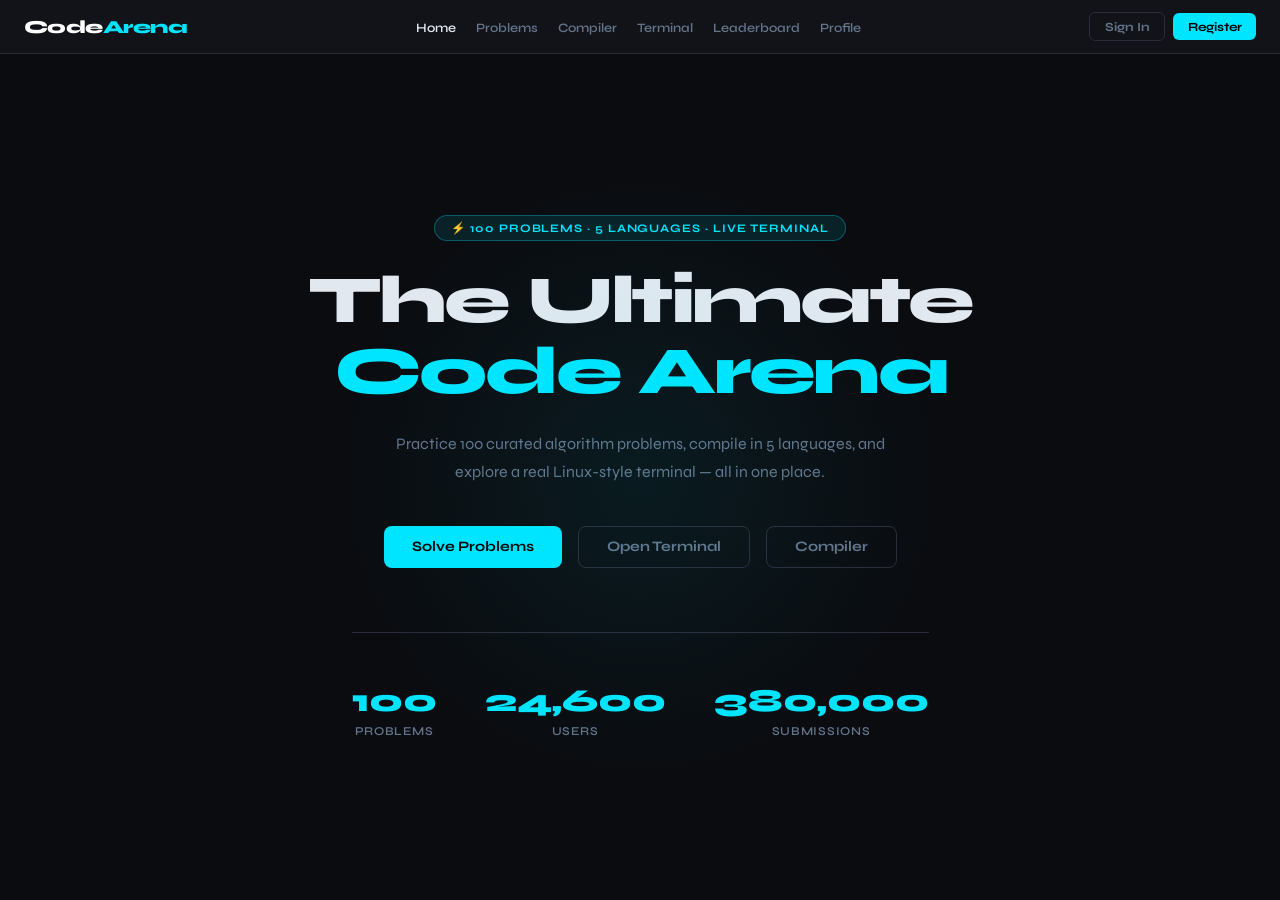
==== index.html @ f9ee7395 "done implementinh flutter" ====
<!DOCTYPE html>
<html lang="en">
<head>
  <meta charset="UTF-8"/>
  <meta name="viewport" content="width=device-width,initial-scale=1.0"/>
  <title>CodeArena – Online Code Judge</title>
  <link href="https://fonts.googleapis.com/css2?family=JetBrains+Mono:wght@400;600;700&family=Syne:wght@400;600;700;800&display=swap" rel="stylesheet"/>
  <link rel="stylesheet" href="css/style.css"/>
</head>
<body>
  <div id="loadbar"></div>
  <nav>
    <div class="logo">Code<span>Arena</span></div>
    <ul class="nav-links">
      <li><a onclick="showPage('home')" id="nav-home" class="active">Home</a></li>
      <li><a onclick="showPage('problems')" id="nav-problems">Problems</a></li>
      <li><a onclick="showPage('compiler')" id="nav-compiler">Compiler</a></li>
      <li><a onclick="showPage('terminal')" id="nav-terminal">Terminal</a></li>
      <li><a onclick="showPage('leaderboard')" id="nav-leaderboard">Leaderboard</a></li>
      <li><a onclick="showPage('profile')" id="nav-profile">Profile</a></li>
    </ul>
    <div class="nav-right">
      <button class="btn btn-ghost" onclick="openModal('login')">Sign In</button>
      <button class="btn btn-primary" onclick="openModal('register')">Register</button>
    </div>
  </nav>

  <div id="page-home" class="page active">
    <div class="hero">
      <div class="hero-tag">⚡ 100 Problems · 5 Languages · Live Terminal</div>
      <h1>The Ultimate<br/><span class="hl">Code Arena</span></h1>
      <p>Practice 100 curated algorithm problems, compile in 5 languages, and explore a real Linux-style terminal — all in one place.</p>
      <div class="hero-cta">
        <button class="btn btn-primary btn-lg" onclick="showPage('problems')">Solve Problems</button>
        <button class="btn btn-ghost btn-lg" onclick="showPage('terminal')">Open Terminal</button>
        <button class="btn btn-ghost btn-lg" onclick="showPage('compiler')">Compiler</button>
      </div>
      <div class="stats-row">
        <div class="stat"><span class="stat-num" id="c-problems">0</span><span class="stat-label">Problems</span></div>
        <div class="stat"><span class="stat-num" id="c-users">0</span><span class="stat-label">Users</span></div>
        <div class="stat"><span class="stat-num" id="c-submissions">0</span><span class="stat-label">Submissions</span></div>
      </div>
    </div>
  </div>

  <div id="page-problems" class="page">
    <div class="problems-page">
      <div class="page-header">
        <div class="page-title">Problems <span style="font-size:.85rem;color:var(--muted);font-weight:400" id="prob-count"></span></div>
        <input class="search-input" placeholder="🔍 Search problems…" oninput="filterProblems(this.value)" id="problem-search"/>
      </div>
      <div class="filters">
        <button class="filter-btn active" onclick="setDiff('all',this)">All</button>
        <button class="filter-btn" onclick="setDiff('Easy',this)">Easy</button>
        <button class="filter-btn" onclick="setDiff('Medium',this)">Medium</button>
        <button class="filter-btn" onclick="setDiff('Hard',this)">Hard</button>
      </div>
      <table class="problems-table">
        <thead><tr><th width="44">#</th><th>Title</th><th>Difficulty</th><th>Tags</th><th>Acceptance</th><th width="30"></th></tr></thead>
        <tbody id="problems-tbody"></tbody>
      </table>
    </div>
  </div>

  <div id="page-solve" class="page solve-page">
    <div class="problem-panel" id="problem-panel-content"></div>
    <div class="editor-panel">
      <div class="editor-toolbar">
        <select class="lang-select" id="lang-select" onchange="changeLang(this.value)">
          <option value="python">Python 3</option>
          <option value="javascript">JavaScript</option>
          <option value="java">Java</option>
          <option value="cpp">C++</option>
          <option value="c">C</option>
        </select>
        <div style="display:flex;gap:.4rem;align-items:center">
          <button class="btn btn-ghost" onclick="resetCode()" style="font-size:.73rem">↺ Reset</button>
          <button class="btn btn-run" onclick="runCode()">▶ Run</button>
          <button class="btn btn-submit" onclick="submitCode()">↑ Submit</button>
        </div>
      </div>
      <div class="editor-area">
        <div class="line-numbers" id="line-numbers"></div>
        <textarea class="code-editor" id="code-editor" spellcheck="false" oninput="updateLineNums()" onkeydown="handleTab(event)"></textarea>
      </div>
      <div class="output-panel">
        <div class="output-tabs">
          <div class="output-tab active" onclick="switchTab('tc',this)">Test Cases</div>
          <div class="output-tab" onclick="switchTab('res',this)">Results</div>
          <div class="output-tab" onclick="switchTab('sub',this)">Submissions</div>
        </div>
        <div class="output-content" id="output-content"></div>
      </div>
    </div>
  </div>

  <div id="page-compiler" class="page compiler-page">
    <div class="compiler-topbar">
      <div class="compiler-lang-tabs" id="clang-tabs">
        <button class="clang-tab active" onclick="switchCLang('python',this)"><span class="ldot" style="background:#3b82f6"></span>Python</button>
        <button class="clang-tab" onclick="switchCLang('javascript',this)"><span class="ldot" style="background:#f59e0b"></span>JavaScript</button>
        <button class="clang-tab" onclick="switchCLang('java',this)"><span class="ldot" style="background:#f97316"></span>Java</button>
        <button class="clang-tab" onclick="switchCLang('cpp',this)"><span class="ldot" style="background:#a78bfa"></span>C++</button>
        <button class="clang-tab" onclick="switchCLang('c',this)"><span class="ldot" style="background:#34d399"></span>C</button>
      </div>
      <div class="compiler-actions">
        <select class="ctrl-select" onchange="cFontSize(this.value)"><option value="13">13px</option><option value="14" selected>14px</option><option value="16">16px</option><option value="18">18px</option></select>
        <select class="ctrl-select" onchange="cTheme(this.value)"><option value="dark">Dark</option><option value="midnight">Midnight</option><option value="forest">Forest</option><option value="light">Light</option></select>
        <button class="btn btn-ghost" style="font-size:.73rem" onclick="clearComp()">✕ Clear</button>
        <button class="btn btn-ghost" style="font-size:.73rem" onclick="copyComp()">⎘ Copy</button>
        <button class="btn btn-run" onclick="compRun()">▶ Run Code</button>
      </div>
    </div>
    <div class="snip-bar" id="snip-bar"></div>
    <div class="compiler-body">
      <div class="comp-editor-wrap">
        <div class="comp-editor-header"><span id="comp-file">main.py</span><span id="comp-cursor">Ln 1, Col 1</span></div>
        <div class="comp-editor-area">
          <div class="comp-line-nums" id="comp-lnums"></div>
          <textarea class="comp-textarea" id="comp-textarea" spellcheck="false" oninput="onCompInput()" onkeydown="compTab(event)" onclick="updCursor()" onkeyup="updCursor()"></textarea>
        </div>
      </div>
      <div class="comp-right">
        <div class="comp-stdin-wrap">
          <div class="comp-panel-hdr"><span>📥 stdin</span><button class="btn btn-ghost" style="font-size:.65rem;padding:.18rem .45rem" onclick="document.getElementById('comp-stdin').value=''">Clear</button></div>
          <textarea class="comp-stdin" id="comp-stdin" placeholder="Enter program input here…&#10;Example:&#10;5&#10;1 2 3 4 5"></textarea>
        </div>
        <div class="comp-out-wrap">
          <div class="comp-panel-hdr"><span>📤 Output</span><span id="comp-status" style="font-size:.65rem;padding:.12rem .45rem;border-radius:100px;background:rgba(100,116,139,.15);color:var(--muted)">Idle</span></div>
          <div class="comp-output out-idle" id="comp-output">// Output will appear here after you click Run Code.</div>
          <div class="out-meta" id="comp-meta" style="display:none"><span>⏱ <span id="comp-time">—</span></span><span>💾 <span id="comp-mem">—</span></span><span id="comp-lang-tag">—</span></div>
        </div>
      </div>
    </div>
  </div>

  <div id="page-terminal" class="page terminal-page">
    <div class="term-sidebar">
      <div class="term-sidebar-hdr">📁 Explorer</div>
      <div class="term-fs" id="term-fs"></div>
    </div>
    <div class="term-main">
      <div class="term-tabs" id="term-tabs">
        <div class="term-tab active" id="ttab-0" onclick="switchTTab(0)">
          <span>bash — ~</span>
          <span class="term-tab-close" onclick="closeTTab(event,0)">✕</span>
        </div>
        <button class="add-tab-btn" onclick="addTTab()" title="New terminal tab">+</button>
      </div>
      <div class="term-window">
        <div class="term-titlebar">
          <div class="term-dots">
            <div class="term-dot dot-r"></div>
            <div class="term-dot dot-y"></div>
            <div class="term-dot dot-g"></div>
          </div>
          <div class="term-title" id="term-title">user@codearena: ~</div>
          <div class="term-ctrls">
            <button class="term-btn" onclick="clearTerm()">Clear</button>
            <button class="term-btn" onclick="termHelp()">Help</button>
          </div>
        </div>
        <div class="term-output" id="term-output"></div>
        <div class="term-input-row">
          <span class="t-inp-ps1">user</span>
          <span class="t-inp-at">@</span>
          <span class="t-inp-host">codearena</span>
          <span class="t-inp-path" id="term-path-label">:~$</span>
          <span class="t-inp-dollar">&nbsp;</span>
          <input class="term-input" id="term-input" placeholder="Type a command and press Enter…" autocomplete="off" spellcheck="false" onkeydown="handleTermKey(event)"/>
        </div>
      </div>
    </div>
    <div class="term-info">
      <div class="info-card">
        <div class="info-card-title">📟 Commands</div>
        <div class="cmd-row"><span class="cmd-k">ls [-la]</span><span class="cmd-v">list files</span></div>
        <div class="cmd-row"><span class="cmd-k">cd &lt;dir&gt;</span><span class="cmd-v">change dir</span></div>
        <div class="cmd-row"><span class="cmd-k">pwd</span><span class="cmd-v">print path</span></div>
        <div class="cmd-row"><span class="cmd-k">cat &lt;file&gt;</span><span class="cmd-v">view file</span></div>
        <div class="cmd-row"><span class="cmd-k">touch &lt;f&gt;</span><span class="cmd-v">create file</span></div>
        <div class="cmd-row"><span class="cmd-k">mkdir &lt;d&gt;</span><span class="cmd-v">create dir</span></div>
        <div class="cmd-row"><span class="cmd-k">rm &lt;file&gt;</span><span class="cmd-v">remove file</span></div>
        <div class="cmd-row"><span class="cmd-k">rmdir &lt;d&gt;</span><span class="cmd-v">remove dir</span></div>
        <div class="cmd-row"><span class="cmd-k">cp a b</span><span class="cmd-v">copy file</span></div>
        <div class="cmd-row"><span class="cmd-k">mv a b</span><span class="cmd-v">move/rename</span></div>
        <div class="cmd-row"><span class="cmd-k">echo text</span><span class="cmd-v">print text</span></div>
        <div class="cmd-row"><span class="cmd-k">echo &gt;f</span><span class="cmd-v">write file</span></div>
        <div class="cmd-row"><span class="cmd-k">grep p f</span><span class="cmd-v">search file</span></div>
        <div class="cmd-row"><span class="cmd-k">wc &lt;file&gt;</span><span class="cmd-v">word count</span></div>
        <div class="cmd-row"><span class="cmd-k">sort &lt;f&gt;</span><span class="cmd-v">sort lines</span></div>
        <div class="cmd-row"><span class="cmd-k">head/tail</span><span class="cmd-v">view lines</span></div>
        <div class="cmd-row"><span class="cmd-k">python3</span><span class="cmd-v">run python</span></div>
        <div class="cmd-row"><span class="cmd-k">node</span><span class="cmd-v">run js</span></div>
        <div class="cmd-row"><span class="cmd-k">gcc / g++</span><span class="cmd-v">compile C/C++</span></div>
        <div class="cmd-row"><span class="cmd-k">history</span><span class="cmd-v">cmd history</span></div>
        <div class="cmd-row"><span class="cmd-k">clear</span><span class="cmd-v">clear screen</span></div>
        <div class="cmd-row"><span class="cmd-k">whoami</span><span class="cmd-v">current user</span></div>
        <div class="cmd-row"><span class="cmd-k">date</span><span class="cmd-v">current date</span></div>
        <div class="cmd-row"><span class="cmd-k">uname -a</span><span class="cmd-v">system info</span></div>
        <div class="cmd-row"><span class="cmd-k">ps</span><span class="cmd-v">processes</span></div>
      </div>
      <div class="info-card">
        <div class="info-card-title">⌨️ Shortcuts</div>
        <div class="cmd-row"><span class="cmd-k">↑ / ↓</span><span class="cmd-v">history nav</span></div>
        <div class="cmd-row"><span class="cmd-k">Tab</span><span class="cmd-v">autocomplete</span></div>
        <div class="cmd-row"><span class="cmd-k">Ctrl+C</span><span class="cmd-v">cancel</span></div>
        <div class="cmd-row"><span class="cmd-k">Ctrl+L</span><span class="cmd-v">clear</span></div>
      </div>
    </div>
  </div>

  <div id="page-leaderboard" class="page">
    <div class="lb-page">
      <div class="page-header"><div class="page-title">🏆 Global Leaderboard</div></div>
      <table class="rank-table"><thead><tr><th>Rank</th><th>User</th><th>Score</th><th>Solved</th><th>Streak</th><th>Progress</th></tr></thead><tbody id="lb-tbody"></tbody></table>
    </div>
  </div>

  <div id="page-profile" class="page">
    <div class="profile-page">
      <div class="profile-header">
        <div class="profile-avatar">K</div>
        <div class="profile-info"><h2>Krish</h2><p>Member since Jan 2024 · Rank #42</p></div>
      </div>
      <div class="profile-stats">
        <div class="stat-card"><div class="stat-card-num" style="color:var(--green)">47</div><div class="stat-card-label">Problems Solved</div></div>
        <div class="stat-card"><div class="stat-card-num" style="color:var(--yellow)">12</div><div class="stat-card-label">Day Streak 🔥</div></div>
        <div class="stat-card"><div class="stat-card-num" style="color:var(--accent)">3,240</div><div class="stat-card-label">Total Score</div></div>
        <div class="stat-card"><div class="stat-card-num" style="color:var(--accent2)">89%</div><div class="stat-card-label">Acceptance Rate</div></div>
      </div>
      <div class="stat-card" style="margin-bottom:1.5rem"><div class="info-card-title" style="margin-bottom:.875rem">Submission Activity</div><div class="heatmap" id="heatmap"></div></div>
    </div>
  </div>

  <div class="modal-overlay" id="modal-login">
    <div class="modal"><h2>Welcome back</h2><p>Sign in to your CodeArena account.</p>
      <div class="form-group"><label class="form-label">Email</label><input class="form-input" type="email" placeholder="you@example.com"/></div>
      <div class="form-group"><label class="form-label">Password</label><input class="form-input" type="password" placeholder="••••••••"/></div>
      <div class="modal-footer"><button class="btn btn-primary" style="flex:1;padding:.6rem" onclick="fakeAuth('login')">Sign In</button><button class="btn btn-ghost" onclick="closeModal('login')">Cancel</button></div>
    </div>
  </div>
  <div class="modal-overlay" id="modal-register">
    <div class="modal"><h2>Create account</h2><p>Join thousands of developers on CodeArena.</p>
      <div class="form-group"><label class="form-label">Username</label><input class="form-input" placeholder="coolcoder42"/></div>
      <div class="form-group"><label class="form-label">Email</label><input class="form-input" type="email" placeholder="you@example.com"/></div>
      <div class="form-group"><label class="form-label">Password</label><input class="form-input" type="password" placeholder="••••••••"/></div>
      <div class="modal-footer"><button class="btn btn-primary" style="flex:1;padding:.6rem" onclick="fakeAuth('register')">Create Account</button><button class="btn btn-ghost" onclick="closeModal('register')">Cancel</button></div>
    </div>
  </div>
  <div id="toast"></div>

  <script src="js/questions.js"></script>
  <script src="js/app.js"></script>
</body>
</html>
---- css/style.css ----
:root{--bg:#0a0c10;--surface:#111318;--surface2:#1a1d26;--border:#2a2d3a;--accent:#00e5ff;--accent2:#7c3aed;--green:#22c55e;--red:#ef4444;--yellow:#f59e0b;--text:#e2e8f0;--muted:#64748b;--font-code:'JetBrains Mono',monospace;--font-ui:'Syne',sans-serif}
*{margin:0;padding:0;box-sizing:border-box}
body{background:var(--bg);color:var(--text);font-family:var(--font-ui);min-height:100vh;overflow-x:hidden}
::-webkit-scrollbar{width:6px;height:6px}::-webkit-scrollbar-track{background:var(--bg)}::-webkit-scrollbar-thumb{background:var(--border);border-radius:3px}
nav{display:flex;align-items:center;justify-content:space-between;padding:0 1.5rem;height:54px;background:var(--surface);border-bottom:1px solid var(--border);position:sticky;top:0;z-index:100;gap:1rem}
.logo{font-size:1.15rem;font-weight:800;letter-spacing:-.03em;color:#fff;white-space:nowrap}.logo span{color:var(--accent)}
.nav-links{display:flex;gap:1.25rem;list-style:none}
.nav-links a{color:var(--muted);text-decoration:none;font-size:.8rem;font-weight:600;transition:color .2s;cursor:pointer;white-space:nowrap}
.nav-links a:hover,.nav-links a.active{color:var(--text)}
.nav-right{display:flex;gap:.5rem;align-items:center;flex-shrink:0}
.btn{padding:.38rem .9rem;border-radius:6px;font-family:var(--font-ui);font-size:.78rem;font-weight:700;cursor:pointer;border:none;transition:all .2s}
.btn-ghost{background:transparent;color:var(--muted);border:1px solid var(--border)}.btn-ghost:hover{border-color:var(--accent);color:var(--accent)}
.btn-primary{background:var(--accent);color:#000}.btn-primary:hover{filter:brightness(1.1)}
.btn-run{background:var(--green);color:#000;padding:.45rem 1.25rem}.btn-run:hover{filter:brightness(1.1)}
.btn-submit{background:var(--accent2);color:#fff;padding:.45rem 1.25rem}.btn-submit:hover{filter:brightness(1.2)}
.page{display:none}.page.active{display:block}
.hero{min-height:calc(100vh - 54px);display:flex;flex-direction:column;align-items:center;justify-content:center;text-align:center;padding:4rem 2rem;position:relative;overflow:hidden}
.hero::before{content:'';position:absolute;width:600px;height:600px;border-radius:50%;background:radial-gradient(circle,rgba(0,229,255,.07) 0%,transparent 70%);top:50%;left:50%;transform:translate(-50%,-50%);pointer-events:none}
.hero-tag{display:inline-block;padding:.3rem 1rem;background:rgba(0,229,255,.1);border:1px solid rgba(0,229,255,.3);border-radius:100px;font-size:.72rem;font-weight:700;color:var(--accent);letter-spacing:.08em;text-transform:uppercase;margin-bottom:1.5rem}
.hero h1{font-size:clamp(2.2rem,5.5vw,4.2rem);font-weight:800;line-height:1.05;letter-spacing:-.04em;margin-bottom:1.5rem}
.hero h1 .hl{color:var(--accent)}
.hero p{font-size:1rem;color:var(--muted);max-width:520px;line-height:1.75;margin-bottom:2.5rem}
.hero-cta{display:flex;gap:1rem;justify-content:center;flex-wrap:wrap}
.btn-lg{padding:.7rem 1.75rem;font-size:.9rem;border-radius:8px}
.stats-row{display:flex;gap:3rem;margin-top:4rem;padding-top:3rem;border-top:1px solid var(--border);flex-wrap:wrap;justify-content:center}
.stat{text-align:center}.stat-num{font-size:2rem;font-weight:800;color:var(--accent);display:block}
.stat-label{font-size:.75rem;color:var(--muted);font-weight:600;text-transform:uppercase;letter-spacing:.06em}
.problems-page{padding:2rem;max-width:1100px;margin:0 auto}
.page-header{display:flex;align-items:center;justify-content:space-between;margin-bottom:1.5rem;flex-wrap:wrap;gap:1rem}
.page-title{font-size:1.4rem;font-weight:800}
.filters{display:flex;gap:.6rem;margin-bottom:1.25rem;flex-wrap:wrap}
.filter-btn{padding:.3rem .9rem;border-radius:100px;font-size:.78rem;font-weight:700;cursor:pointer;border:1px solid var(--border);background:transparent;color:var(--muted);font-family:var(--font-ui);transition:all .2s}
.filter-btn:hover,.filter-btn.active{border-color:var(--accent);color:var(--accent);background:rgba(0,229,255,.07)}
.search-input{background:var(--surface2);border:1px solid var(--border);border-radius:8px;padding:.45rem .9rem;color:var(--text);font-family:var(--font-ui);font-size:.82rem;width:240px;outline:none;transition:border-color .2s}
.search-input:focus{border-color:var(--accent)}.search-input::placeholder{color:var(--muted)}
.problems-table{width:100%;border-collapse:collapse;background:var(--surface);border-radius:12px;overflow:hidden;border:1px solid var(--border)}
.problems-table th{padding:.75rem 1rem;text-align:left;font-size:.7rem;font-weight:700;text-transform:uppercase;letter-spacing:.08em;color:var(--muted);background:var(--surface2);border-bottom:1px solid var(--border)}
.problems-table td{padding:.85rem 1rem;font-size:.85rem;border-bottom:1px solid var(--border)}
.problems-table tr:last-child td{border-bottom:none}.problems-table tr:hover td{background:var(--surface2);cursor:pointer}
.diff-badge{padding:.18rem .55rem;border-radius:100px;font-size:.68rem;font-weight:700;text-transform:uppercase;letter-spacing:.05em}
.diff-easy{background:rgba(34,197,94,.15);color:var(--green)}.diff-medium{background:rgba(245,158,11,.15);color:var(--yellow)}.diff-hard{background:rgba(239,68,68,.15);color:var(--red)}
.tag-chip{display:inline-block;padding:.12rem .45rem;border-radius:4px;background:var(--surface2);border:1px solid var(--border);font-size:.68rem;color:var(--muted);margin-right:3px;margin-bottom:2px}
.solved-check{color:var(--green)}
.solve-page{display:none;height:calc(100vh - 54px);flex-direction:row}.solve-page.active{display:flex}
.problem-panel{width:40%;min-width:300px;overflow-y:auto;border-right:1px solid var(--border);background:var(--surface);padding:1.25rem;display:flex;flex-direction:column;gap:.875rem}
.problem-meta{display:flex;gap:.6rem;align-items:center;flex-wrap:wrap}
.problem-title{font-size:1.2rem;font-weight:800}.problem-desc{font-size:.85rem;color:var(--muted);line-height:1.7}
.sec-label{font-size:.7rem;font-weight:700;text-transform:uppercase;letter-spacing:.08em;color:var(--muted);margin-bottom:.4rem}
.example-block{background:var(--surface2);border:1px solid var(--border);border-radius:8px;padding:.75rem;font-family:var(--font-code);font-size:.78rem;line-height:1.7}
.example-block strong{color:var(--accent)}
.cons-list{list-style:none;display:flex;flex-direction:column;gap:.25rem}
.cons-list li{font-family:var(--font-code);font-size:.78rem;color:var(--muted);padding-left:.875rem;position:relative}
.cons-list li::before{content:'•';position:absolute;left:0;color:var(--accent)}
.editor-panel{flex:1;display:flex;flex-direction:column;background:var(--bg);overflow:hidden}
.editor-toolbar{display:flex;align-items:center;justify-content:space-between;padding:.45rem .875rem;background:var(--surface);border-bottom:1px solid var(--border);gap:.75rem}
.lang-select{background:var(--surface2);border:1px solid var(--border);border-radius:6px;color:var(--text);padding:.3rem .65rem;font-family:var(--font-ui);font-size:.78rem;font-weight:600;cursor:pointer;outline:none}
.editor-area{flex:1;position:relative;overflow:hidden;display:flex}
.code-editor{flex:1;background:var(--bg);color:var(--text);font-family:var(--font-code);font-size:.85rem;line-height:1.7;border:none;outline:none;resize:none;padding:1rem 1rem 1rem 3.25rem;tab-size:4;white-space:pre;overflow-wrap:normal;overflow:auto}
.line-numbers{position:absolute;left:0;top:0;bottom:0;width:3rem;padding:1rem 0;background:var(--surface);border-right:1px solid var(--border);display:flex;flex-direction:column;align-items:center;overflow:hidden;pointer-events:none;user-select:none}
.line-num{font-family:var(--font-code);font-size:.78rem;color:var(--muted);line-height:1.7;width:100%;text-align:center}
.output-panel{height:200px;border-top:1px solid var(--border);background:var(--surface);display:flex;flex-direction:column;overflow:hidden}
.output-tabs{display:flex;border-bottom:1px solid var(--border);background:var(--surface2);padding:0 .875rem}
.output-tab{padding:.5rem .875rem;font-size:.78rem;font-weight:700;color:var(--muted);cursor:pointer;border-bottom:2px solid transparent;transition:all .2s}
.output-tab.active{color:var(--accent);border-bottom-color:var(--accent)}
.output-content{flex:1;padding:.75rem .875rem;overflow-y:auto;font-family:var(--font-code);font-size:.78rem;line-height:1.7}
.test-case{display:flex;gap:.75rem;margin-bottom:.6rem}
.test-io{flex:1;background:var(--surface2);border:1px solid var(--border);border-radius:6px;padding:.45rem .65rem}
.test-io-label{font-size:.65rem;color:var(--muted);margin-bottom:.2rem;font-weight:700;text-transform:uppercase}
.result-row{display:flex;align-items:center;gap:.6rem;padding:.4rem 0;border-bottom:1px solid var(--border);font-size:.8rem}
.result-row:last-child{border-bottom:none}.result-pass{color:var(--green);font-weight:700}.result-fail{color:var(--red);font-weight:700}
.verdict-box{padding:.65rem .875rem;border-radius:8px;font-weight:700;font-size:.875rem;margin-bottom:.6rem;display:flex;align-items:center;gap:.5rem}
.verdict-ac{background:rgba(34,197,94,.12);border:1px solid rgba(34,197,94,.3);color:var(--green)}
.verdict-wa{background:rgba(239,68,68,.12);border:1px solid rgba(239,68,68,.3);color:var(--red)}
.compiler-page{display:none;height:calc(100vh - 54px);flex-direction:column;background:var(--bg)}.compiler-page.active{display:flex}
.compiler-topbar{display:flex;align-items:center;gap:.875rem;padding:.5rem 1rem;background:var(--surface);border-bottom:1px solid var(--border);flex-wrap:wrap}
.compiler-lang-tabs{display:flex;gap:3px;background:var(--surface2);border:1px solid var(--border);border-radius:8px;padding:3px}
.clang-tab{display:flex;align-items:center;gap:5px;padding:.3rem .8rem;border-radius:5px;font-size:.78rem;font-weight:700;cursor:pointer;color:var(--muted);border:none;background:transparent;font-family:var(--font-ui);transition:all .18s;white-space:nowrap}
.clang-tab:hover{color:var(--text);background:var(--surface)}.clang-tab.active{background:var(--surface);color:var(--text);box-shadow:0 1px 4px rgba(0,0,0,.4)}
.clang-tab .ldot{width:7px;height:7px;border-radius:50%;display:inline-block}
.compiler-actions{display:flex;gap:.45rem;align-items:center;margin-left:auto}
.ctrl-select{background:var(--surface2);border:1px solid var(--border);border-radius:5px;color:var(--muted);padding:.22rem .45rem;font-family:var(--font-ui);font-size:.7rem;font-weight:600;cursor:pointer;outline:none}
.compiler-body{flex:1;display:flex;overflow:hidden}
.comp-editor-wrap{flex:1;display:flex;flex-direction:column;border-right:1px solid var(--border);min-width:0}
.comp-editor-header{display:flex;align-items:center;justify-content:space-between;padding:.35rem .875rem;background:var(--surface2);border-bottom:1px solid var(--border);font-size:.7rem;color:var(--muted);font-weight:600;text-transform:uppercase;letter-spacing:.06em}
.comp-editor-area{flex:1;display:flex;overflow:hidden}
.comp-line-nums{width:3rem;background:var(--surface);border-right:1px solid var(--border);padding:.875rem 0;text-align:center;overflow:hidden;pointer-events:none;user-select:none;flex-shrink:0}
.comp-line-nums .line-num{font-family:var(--font-code);font-size:.78rem;color:var(--muted);line-height:1.7}
.comp-textarea{flex:1;background:var(--bg);color:var(--text);font-family:var(--font-code);font-size:.85rem;line-height:1.7;border:none;outline:none;resize:none;padding:.875rem;tab-size:4;white-space:pre;overflow-wrap:normal;overflow:auto}
.comp-right{width:36%;min-width:260px;display:flex;flex-direction:column;overflow:hidden}
.comp-stdin-wrap{height:150px;display:flex;flex-direction:column;border-bottom:1px solid var(--border)}
.comp-panel-hdr{display:flex;align-items:center;justify-content:space-between;padding:.35rem .875rem;background:var(--surface2);border-bottom:1px solid var(--border);font-size:.7rem;color:var(--muted);font-weight:700;text-transform:uppercase;letter-spacing:.06em}
.comp-stdin{flex:1;background:var(--bg);color:var(--text);font-family:var(--font-code);font-size:.8rem;line-height:1.65;border:none;outline:none;resize:none;padding:.65rem .875rem}
.comp-out-wrap{flex:1;display:flex;flex-direction:column;overflow:hidden}
.comp-output{flex:1;overflow-y:auto;padding:.75rem .875rem;font-family:var(--font-code);font-size:.8rem;line-height:1.65;white-space:pre-wrap;word-break:break-all}
.comp-output.out-success{color:#a3e635}.comp-output.out-error{color:#f87171}.comp-output.out-idle{color:var(--muted)}.comp-output.out-running{color:var(--accent)}
.out-meta{display:flex;gap:.875rem;padding:.35rem .875rem;background:var(--surface2);border-top:1px solid var(--border);font-size:.7rem;color:var(--muted);font-family:var(--font-code)}
.snip-bar{display:flex;gap:5px;padding:.35rem .875rem;background:var(--surface);border-bottom:1px solid var(--border);overflow-x:auto;flex-shrink:0;align-items:center}
.snip-chip{padding:.18rem .6rem;border-radius:100px;font-size:.68rem;font-weight:700;cursor:pointer;border:1px solid var(--border);background:transparent;color:var(--muted);font-family:var(--font-ui);white-space:nowrap;transition:all .15s}
.snip-chip:hover{border-color:var(--accent);color:var(--accent);background:rgba(0,229,255,.06)}
.terminal-page{display:none;height:calc(100vh - 54px);flex-direction:row;background:var(--bg)}.terminal-page.active{display:flex}
.term-sidebar{width:200px;min-width:160px;background:var(--surface);border-right:1px solid var(--border);display:flex;flex-direction:column;overflow:hidden;flex-shrink:0}
.term-sidebar-hdr{padding:.65rem .875rem;font-size:.68rem;font-weight:700;text-transform:uppercase;letter-spacing:.08em;color:var(--muted);border-bottom:1px solid var(--border);background:var(--surface2)}
.term-fs{flex:1;overflow-y:auto;padding:.4rem 0}
.fs-item{display:flex;align-items:center;gap:.4rem;padding:.25rem .75rem;font-size:.75rem;font-family:var(--font-code);color:var(--muted);cursor:pointer;transition:background .15s;user-select:none;white-space:nowrap}
.fs-item:hover{background:var(--surface2);color:var(--text)}
.fs-item.f-dir{color:var(--yellow)}.fs-item.f-py{color:#3b82f6}.fs-item.f-js{color:var(--yellow)}.fs-item.f-cpp{color:#a78bfa}.fs-item.f-c{color:#34d399}.fs-item.f-sh{color:var(--green)}.fs-item.f-txt{color:var(--muted)}
.fs-item.d1{padding-left:1.5rem}.fs-item.d2{padding-left:2.25rem}
.term-main{flex:1;display:flex;flex-direction:column;overflow:hidden;min-width:0}
.term-tabs{display:flex;align-items:center;background:var(--surface2);border-bottom:1px solid var(--border);overflow-x:auto;flex-shrink:0}
.term-tab{display:flex;align-items:center;gap:.45rem;padding:.45rem 1rem;font-size:.78rem;font-family:var(--font-code);color:var(--muted);cursor:pointer;border-right:1px solid var(--border);border-bottom:2px solid transparent;white-space:nowrap;transition:all .15s;flex-shrink:0}
.term-tab:hover{color:var(--text);background:rgba(255,255,255,.03)}.term-tab.active{color:var(--text);border-bottom-color:var(--accent)}
.term-tab-close{font-size:.65rem;opacity:.5;padding:0 2px;border-radius:3px;cursor:pointer;line-height:1}
.term-tab-close:hover{opacity:1;background:rgba(239,68,68,.2);color:var(--red)}
.add-tab-btn{padding:.45rem .65rem;font-size:.95rem;color:var(--muted);cursor:pointer;background:none;border:none;transition:color .15s;flex-shrink:0}
.add-tab-btn:hover{color:var(--accent)}
.term-window{flex:1;display:flex;flex-direction:column;overflow:hidden;background:#0c0e13}
.term-titlebar{display:flex;align-items:center;justify-content:space-between;padding:.35rem .875rem;background:#161922;border-bottom:1px solid var(--border);flex-shrink:0}
.term-dots{display:flex;gap:5px}.term-dot{width:11px;height:11px;border-radius:50%}
.dot-r{background:#ff5f56}.dot-y{background:#ffbd2e}.dot-g{background:#27c93f}
.term-title{font-family:var(--font-code);font-size:.75rem;color:var(--muted)}
.term-ctrls{display:flex;gap:.4rem}
.term-btn{background:var(--surface);border:1px solid var(--border);border-radius:5px;color:var(--muted);font-size:.68rem;font-family:var(--font-ui);font-weight:700;padding:.18rem .5rem;cursor:pointer;transition:all .15s}
.term-btn:hover{border-color:var(--accent);color:var(--accent)}
.term-output{flex:1;overflow-y:auto;padding:.875rem 1rem;font-family:var(--font-code);font-size:.83rem;line-height:1.65;scroll-behavior:smooth}
.t-line{display:flex;flex-wrap:wrap;margin-bottom:1px}
.t-ps1{color:#27c93f;white-space:nowrap;flex-shrink:0}
.t-at{color:var(--muted);white-space:nowrap;flex-shrink:0;margin:0 2px}
.t-host{color:#00e5ff;white-space:nowrap;flex-shrink:0}
.t-path{color:#3b82f6;white-space:nowrap;flex-shrink:0}
.t-dollar{color:var(--muted);margin:0 6px;flex-shrink:0}
.t-cmd-text{color:var(--text)}
.t-out{white-space:pre-wrap;word-break:break-word;width:100%;color:#c9d1d9;padding-left:0}
.t-out.err{color:#f87171}.t-out.ok{color:#a3e635}.t-out.info{color:#00e5ff}.t-out.warn{color:var(--yellow)}.t-out.sys{color:#a78bfa}.t-out.dim{color:var(--muted)}
.term-input-row{display:flex;align-items:center;padding:.45rem .875rem;background:#0c0e13;border-top:1px solid var(--border);flex-shrink:0}
.t-inp-ps1{color:#27c93f;font-family:var(--font-code);font-size:.83rem;white-space:nowrap;flex-shrink:0}
.t-inp-at{color:var(--muted);font-family:var(--font-code);font-size:.83rem;white-space:nowrap;flex-shrink:0;margin:0 2px}
.t-inp-host{color:#00e5ff;font-family:var(--font-code);font-size:.83rem;white-space:nowrap;flex-shrink:0}
.t-inp-path{color:#3b82f6;font-family:var(--font-code);font-size:.83rem;white-space:nowrap;flex-shrink:0}
.t-inp-dollar{color:var(--muted);font-family:var(--font-code);font-size:.83rem;margin:0 6px;flex-shrink:0}
.term-input{flex:1;background:transparent;border:none;outline:none;color:var(--text);font-family:var(--font-code);font-size:.83rem;caret-color:var(--accent)}
.term-info{width:195px;min-width:150px;background:var(--surface);border-left:1px solid var(--border);display:flex;flex-direction:column;overflow-y:auto;flex-shrink:0;padding:.65rem;gap:.6rem}
.info-card{background:var(--surface2);border:1px solid var(--border);border-radius:8px;padding:.65rem}
.info-card-title{font-size:.65rem;font-weight:700;text-transform:uppercase;letter-spacing:.06em;color:var(--muted);margin-bottom:.45rem}
.cmd-row{display:flex;justify-content:space-between;gap:.4rem;padding:.2rem 0;border-bottom:1px solid rgba(42,45,58,.6);font-size:.7rem}
.cmd-row:last-child{border-bottom:none}.cmd-k{font-family:var(--font-code);color:var(--accent)}.cmd-v{color:var(--muted);text-align:right;font-size:.65rem}
.lb-page{padding:2rem;max-width:900px;margin:0 auto}
.rank-table{width:100%;border-collapse:collapse;background:var(--surface);border:1px solid var(--border);border-radius:12px;overflow:hidden}
.rank-table th{padding:.75rem 1rem;text-align:left;font-size:.68rem;font-weight:700;text-transform:uppercase;letter-spacing:.08em;color:var(--muted);background:var(--surface2);border-bottom:1px solid var(--border)}
.rank-table td{padding:.875rem 1rem;border-bottom:1px solid var(--border);font-size:.85rem}.rank-table tr:last-child td{border-bottom:none}
.rank-num{font-weight:800;color:var(--muted)}.rank-gold{color:#f59e0b}.rank-silver{color:#94a3b8}.rank-bronze{color:#b45309}
.avatar{width:30px;height:30px;border-radius:50%;display:inline-flex;align-items:center;justify-content:center;font-size:.7rem;font-weight:800;margin-right:.45rem;vertical-align:middle}
.score-bg{height:5px;background:var(--surface2);border-radius:3px;overflow:hidden;width:120px;display:inline-block;vertical-align:middle}
.score-fill{height:100%;border-radius:3px}
.profile-page{padding:2rem;max-width:1000px;margin:0 auto}
.profile-header{display:flex;gap:1.25rem;align-items:center;margin-bottom:2rem}
.profile-avatar{width:68px;height:68px;border-radius:50%;background:linear-gradient(135deg,var(--accent2),var(--accent));display:flex;align-items:center;justify-content:center;font-size:1.6rem;font-weight:800;color:#fff}
.profile-info h2{font-size:1.3rem;font-weight:800}.profile-info p{color:var(--muted);font-size:.82rem;margin-top:.2rem}
.profile-stats{display:grid;grid-template-columns:repeat(4,1fr);gap:.875rem;margin-bottom:1.75rem}
.stat-card{background:var(--surface);border:1px solid var(--border);border-radius:12px;padding:1.1rem}
.stat-card-num{font-size:1.75rem;font-weight:800}.stat-card-label{font-size:.75rem;color:var(--muted);margin-top:.2rem}
.heatmap{display:flex;gap:3px;flex-wrap:wrap}
.hc{width:11px;height:11px;border-radius:2px;background:var(--surface2)}
.hc.h1{background:rgba(0,229,255,.18)}.hc.h2{background:rgba(0,229,255,.38)}.hc.h3{background:rgba(0,229,255,.6)}.hc.h4{background:var(--accent)}
.modal-overlay{display:none;position:fixed;inset:0;background:rgba(0,0,0,.72);z-index:200;align-items:center;justify-content:center;backdrop-filter:blur(4px)}
.modal-overlay.open{display:flex}
.modal{background:var(--surface);border:1px solid var(--border);border-radius:16px;padding:1.75rem;width:100%;max-width:400px;animation:mIn .2s ease}
@keyframes mIn{from{opacity:0;transform:translateY(10px)}to{opacity:1;transform:translateY(0)}}
.modal h2{font-size:1.2rem;font-weight:800;margin-bottom:.4rem}.modal p{color:var(--muted);font-size:.82rem;margin-bottom:1.25rem}
.form-group{margin-bottom:.875rem}
.form-label{font-size:.72rem;font-weight:700;color:var(--muted);display:block;margin-bottom:.3rem;text-transform:uppercase;letter-spacing:.05em}
.form-input{width:100%;background:var(--surface2);border:1px solid var(--border);border-radius:8px;padding:.55rem .75rem;color:var(--text);font-family:var(--font-ui);font-size:.82rem;outline:none;transition:border-color .2s}
.form-input:focus{border-color:var(--accent)}.modal-footer{display:flex;gap:.65rem;margin-top:1.1rem}
.spinner{display:inline-block;width:13px;height:13px;border:2px solid rgba(0,0,0,.25);border-top-color:#000;border-radius:50%;animation:spin .6s linear infinite;vertical-align:middle;margin-right:5px}
.spinner-w{border:2px solid rgba(255,255,255,.25);border-top-color:#fff}
@keyframes spin{to{transform:rotate(360deg)}}
#toast{position:fixed;bottom:1.75rem;right:1.75rem;background:var(--surface2);border:1px solid var(--border);border-radius:10px;padding:.65rem 1.1rem;font-size:.82rem;color:var(--text);z-index:300;transform:translateY(8px);opacity:0;transition:all .3s;pointer-events:none}
#toast.show{opacity:1;transform:translateY(0)}#toast.success{border-color:rgba(34,197,94,.4);color:var(--green)}#toast.error{border-color:rgba(239,68,68,.4);color:var(--red)}
#loadbar{position:fixed;top:54px;left:0;height:2px;background:var(--accent);width:0;transition:width .4s ease;z-index:99;box-shadow:0 0 8px var(--accent)}
@media(max-width:768px){.solve-page.active{flex-direction:column}.problem-panel{width:100%;height:40vh;border-right:none;border-bottom:1px solid var(--border);min-width:unset}.profile-stats{grid-template-columns:repeat(2,1fr)}.stats-row{gap:1.5rem}.compiler-body{flex-direction:column}.comp-right{width:100%;min-width:unset;height:260px;border-top:1px solid var(--border)}.compiler-lang-tabs{overflow-x:auto}.term-sidebar{display:none}.term-info{display:none}.nav-links{gap:.875rem}}
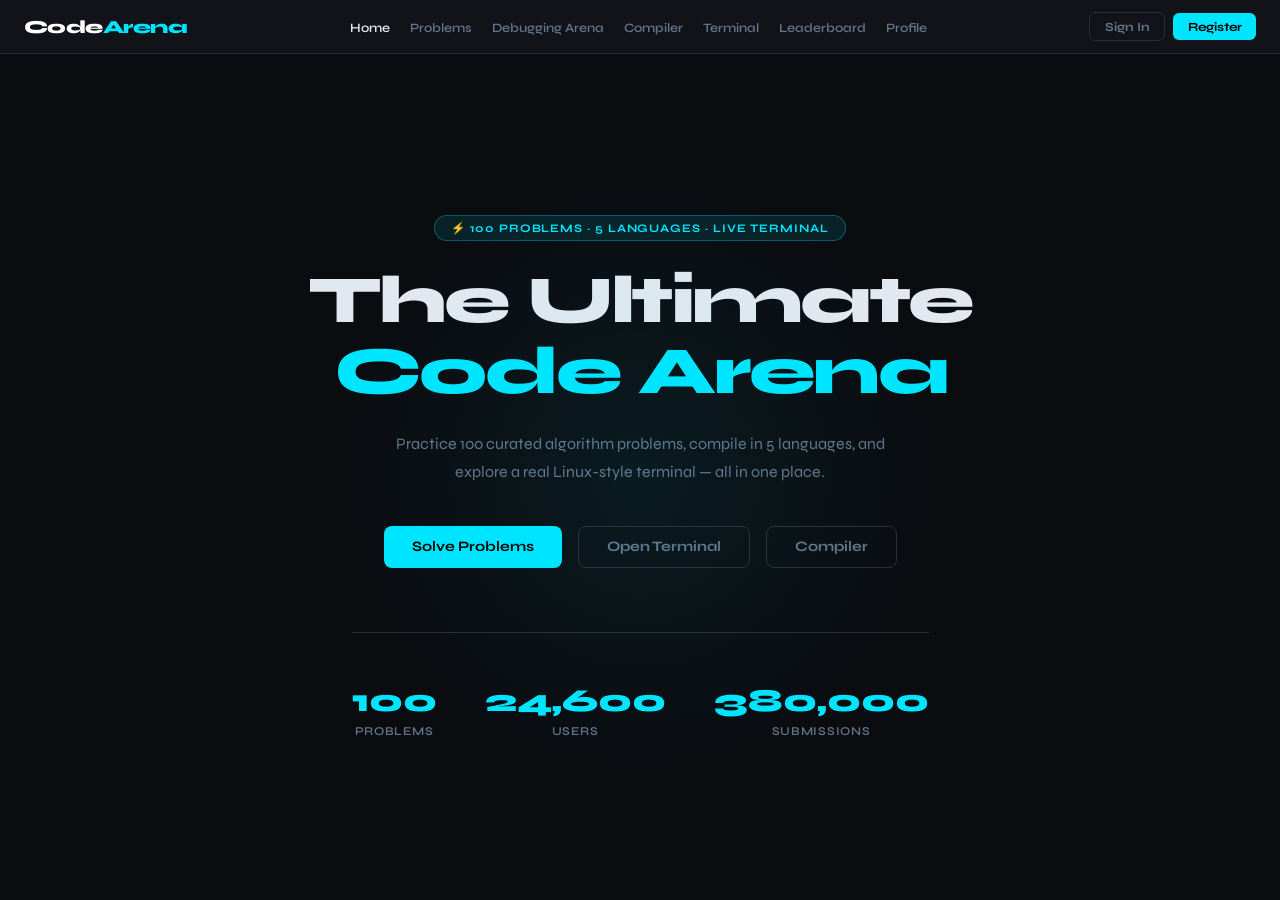
==== commit 89ba220e: "removed the ctrl c and ctrl v feature" ====
--- a/index.html
+++ b/index.html
@@ -14,6 +14,7 @@
     <ul class="nav-links">
       <li><a onclick="showPage('home')" id="nav-home" class="active">Home</a></li>
       <li><a onclick="showPage('problems')" id="nav-problems">Problems</a></li>
+      <li><a onclick="showPage('debugging')" id="nav-debugging">Debugging Arena</a></li>
       <li><a onclick="showPage('compiler')" id="nav-compiler">Compiler</a></li>
       <li><a onclick="showPage('terminal')" id="nav-terminal">Terminal</a></li>
       <li><a onclick="showPage('leaderboard')" id="nav-leaderboard">Leaderboard</a></li>
@@ -58,6 +59,25 @@
       <table class="problems-table">
         <thead><tr><th width="44">#</th><th>Title</th><th>Difficulty</th><th>Tags</th><th>Acceptance</th><th width="30"></th></tr></thead>
         <tbody id="problems-tbody"></tbody>
+      </table>
+    </div>
+  </div>
+
+  <div id="page-debugging" class="page">
+    <div class="problems-page debug-page">
+      <div class="page-header">
+        <div class="page-title">Debugging Arena <span style="font-size:.85rem;color:var(--muted);font-weight:400" id="debug-count"></span></div>
+        <input class="search-input" placeholder="🔍 Search debugging tasks…" oninput="filterDebugging(this.value)" id="debug-search"/>
+      </div>
+      <div class="filters">
+        <button class="filter-btn active" onclick="setDebugDiff('all',this)">All</button>
+        <button class="filter-btn" onclick="setDebugDiff('Easy',this)">Easy</button>
+        <button class="filter-btn" onclick="setDebugDiff('Moderate',this)">Moderate</button>
+        <button class="filter-btn" onclick="setDebugDiff('Hard',this)">Hard</button>
+      </div>
+      <table class="problems-table">
+        <thead><tr><th width="44">#</th><th>Title</th><th>Difficulty</th><th>Topic</th><th>Score</th><th>Result</th></tr></thead>
+        <tbody id="debug-tbody"></tbody>
       </table>
     </div>
   </div>
@@ -73,7 +93,11 @@
           <option value="cpp">C++</option>
           <option value="c">C</option>
         </select>
-        <div style="display:flex;gap:.4rem;align-items:center">
+        <div class="editor-options">
+          <label class="mode-toggle">
+            <input type="checkbox" id="restricted-mode-toggle" onchange="toggleRestrictedMode(this.checked)">
+            <span>Restricted Mode</span>
+          </label>
           <button class="btn btn-ghost" onclick="resetCode()" style="font-size:.73rem">↺ Reset</button>
           <button class="btn btn-run" onclick="runCode()">▶ Run</button>
           <button class="btn btn-submit" onclick="submitCode()">↑ Submit</button>
@@ -234,18 +258,22 @@
   </div>
 
   <div class="modal-overlay" id="modal-login">
-    <div class="modal"><h2>Welcome back</h2><p>Sign in to your CodeArena account.</p>
-      <div class="form-group"><label class="form-label">Email</label><input class="form-input" type="email" placeholder="you@example.com"/></div>
-      <div class="form-group"><label class="form-label">Password</label><input class="form-input" type="password" placeholder="••••••••"/></div>
-      <div class="modal-footer"><button class="btn btn-primary" style="flex:1;padding:.6rem" onclick="fakeAuth('login')">Sign In</button><button class="btn btn-ghost" onclick="closeModal('login')">Cancel</button></div>
+    <div class="modal auth-modal"><h2>Welcome back</h2><p>Sign in to continue your practice streak.</p>
+      <div class="form-group"><label class="form-label" for="login-email">Email or username</label><input id="login-email" class="form-input" type="text" placeholder="you@example.com or coder42"/></div>
+      <div class="form-group"><label class="form-label" for="login-password">Password</label><div class="password-wrap"><input id="login-password" class="form-input" type="password" placeholder="••••••••"/><button class="password-toggle" type="button" onclick="togglePasswordVisibility('login-password', this)">Show</button></div></div>
+      <div class="auth-row"><label class="checkbox-row"><input type="checkbox"/> <span>Remember me</span></label><a href="#" class="auth-link">Forgot password?</a></div>
+      <div class="modal-footer"><button class="btn btn-primary" style="flex:1;padding:.6rem" onclick="handleLogin()">Sign In</button><button class="btn btn-ghost" onclick="closeModal('login')">Cancel</button></div>
+      <div class="auth-swap">Need an account? <button class="link-button" onclick="closeModal('login'); openModal('register')">Create one</button></div>
     </div>
   </div>
   <div class="modal-overlay" id="modal-register">
-    <div class="modal"><h2>Create account</h2><p>Join thousands of developers on CodeArena.</p>
-      <div class="form-group"><label class="form-label">Username</label><input class="form-input" placeholder="coolcoder42"/></div>
-      <div class="form-group"><label class="form-label">Email</label><input class="form-input" type="email" placeholder="you@example.com"/></div>
-      <div class="form-group"><label class="form-label">Password</label><input class="form-input" type="password" placeholder="••••••••"/></div>
-      <div class="modal-footer"><button class="btn btn-primary" style="flex:1;padding:.6rem" onclick="fakeAuth('register')">Create Account</button><button class="btn btn-ghost" onclick="closeModal('register')">Cancel</button></div>
+    <div class="modal auth-modal"><h2>Create account</h2><p>Join thousands of developers on CodeArena.</p>
+      <div class="form-group"><label class="form-label" for="register-username">Username</label><input id="register-username" class="form-input" placeholder="coolcoder42"/></div>
+      <div class="form-group"><label class="form-label" for="register-email">Email</label><input id="register-email" class="form-input" type="email" placeholder="you@example.com"/></div>
+      <div class="form-group"><label class="form-label" for="register-password">Password</label><div class="password-wrap"><input id="register-password" class="form-input" type="password" placeholder="••••••••"/><button class="password-toggle" type="button" onclick="togglePasswordVisibility('register-password', this)">Show</button></div></div>
+      <div class="password-strength" id="register-strength">Password strength: weak</div>
+      <div class="modal-footer"><button class="btn btn-primary" style="flex:1;padding:.6rem" onclick="handleRegister()">Create Account</button><button class="btn btn-ghost" onclick="closeModal('register')">Cancel</button></div>
+      <div class="auth-swap">Already have an account? <button class="link-button" onclick="closeModal('register'); openModal('login')">Sign in</button></div>
     </div>
   </div>
   <div id="toast"></div>
--- a/css/style.css
+++ b/css/style.css
@@ -13,6 +13,9 @@
 .btn-primary{background:var(--accent);color:#000}.btn-primary:hover{filter:brightness(1.1)}
 .btn-run{background:var(--green);color:#000;padding:.45rem 1.25rem}.btn-run:hover{filter:brightness(1.1)}
 .btn-submit{background:var(--accent2);color:#fff;padding:.45rem 1.25rem}.btn-submit:hover{filter:brightness(1.2)}
+.editor-options{display:flex;align-items:center;gap:.6rem;flex-wrap:wrap}
+.mode-toggle{display:inline-flex;align-items:center;gap:.45rem;padding:.25rem .55rem;border:1px solid var(--border);border-radius:999px;color:var(--muted);font-size:.68rem;font-weight:700;background:var(--surface2)}
+.mode-toggle input{accent-color:var(--accent)}
 .page{display:none}.page.active{display:block}
 .hero{min-height:calc(100vh - 54px);display:flex;flex-direction:column;align-items:center;justify-content:center;text-align:center;padding:4rem 2rem;position:relative;overflow:hidden}
 .hero::before{content:'';position:absolute;width:600px;height:600px;border-radius:50%;background:radial-gradient(circle,rgba(0,229,255,.07) 0%,transparent 70%);top:50%;left:50%;transform:translate(-50%,-50%);pointer-events:none}
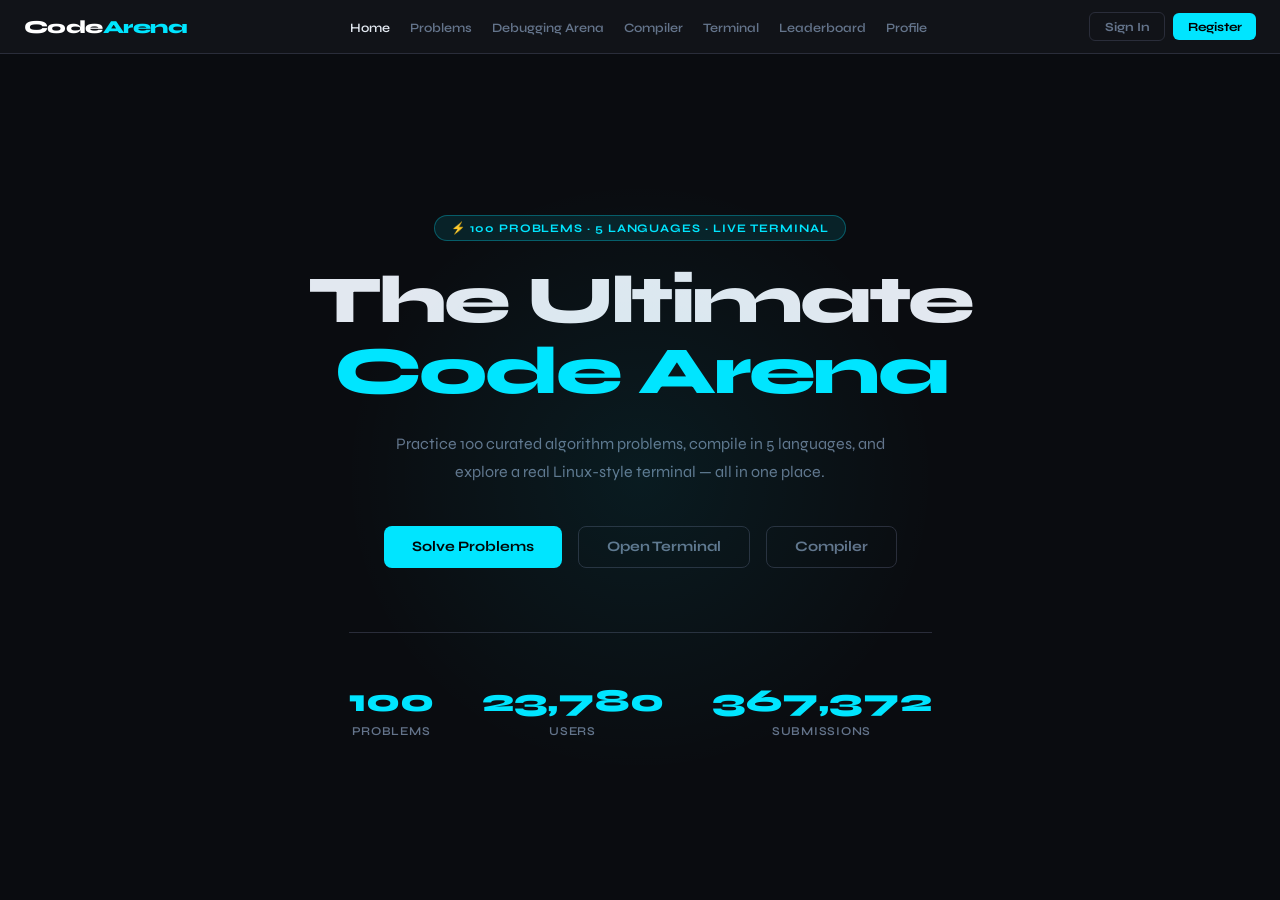
==== commit 0fad5cc9: "yes" ====
--- a/index.html
+++ b/index.html
@@ -107,6 +107,20 @@
         <div class="line-numbers" id="line-numbers"></div>
         <textarea class="code-editor" id="code-editor" spellcheck="false" oninput="updateLineNums()" onkeydown="handleTab(event)"></textarea>
       </div>
+      <div class="run-terminal">
+        <div class="run-terminal-header">
+          <span>Run Terminal <span id="run-terminal-status">Idle</span></span>
+          <div class="run-terminal-controls">
+            <button class="term-btn" id="run-stop" onclick="stopInteractiveRun()" disabled>Stop</button>
+            <button class="term-btn" onclick="clearRunTerminal()">Clear</button>
+          </div>
+        </div>
+        <pre class="run-terminal-output" id="run-terminal-output" aria-live="polite"></pre>
+        <form class="run-terminal-input-row" onsubmit="sendRunTerminalInput(event)">
+          <span>&gt;</span>
+          <input id="run-terminal-input" autocomplete="off" spellcheck="false" placeholder="Run your program to enter input…" disabled>
+        </form>
+      </div>
       <div class="output-panel">
         <div class="output-tabs">
           <div class="output-tab active" onclick="switchTab('tc',this)">Test Cases</div>
@@ -150,8 +164,9 @@
           <textarea class="comp-stdin" id="comp-stdin" placeholder="Enter program input here…&#10;Example:&#10;5&#10;1 2 3 4 5"></textarea>
         </div>
         <div class="comp-out-wrap">
-          <div class="comp-panel-hdr"><span>📤 Output</span><span id="comp-status" style="font-size:.65rem;padding:.12rem .45rem;border-radius:100px;background:rgba(100,116,139,.15);color:var(--muted)">Idle</span></div>
+          <div class="comp-panel-hdr"><span>📤 Output <span id="comp-status">Idle</span></span><span class="run-terminal-controls"><button class="term-btn" id="comp-stop" onclick="stopInteractiveRun()" disabled>Stop</button><button class="term-btn" onclick="clearCompilerTerminal()">Clear</button></span></div>
           <div class="comp-output out-idle" id="comp-output">// Output will appear here after you click Run Code.</div>
+          <form class="comp-run-input" onsubmit="sendRunTerminalInput(event)"><input id="comp-run-input" autocomplete="off" spellcheck="false" placeholder="Type program input and press Enter…" disabled></form>
           <div class="out-meta" id="comp-meta" style="display:none"><span>⏱ <span id="comp-time">—</span></span><span>💾 <span id="comp-mem">—</span></span><span id="comp-lang-tag">—</span></div>
         </div>
       </div>
@@ -180,6 +195,8 @@
           </div>
           <div class="term-title" id="term-title">user@codearena: ~</div>
           <div class="term-ctrls">
+            <span id="term-run-status">Idle</span>
+            <button class="term-btn" id="term-stop" onclick="stopInteractiveRun()" disabled>Stop</button>
             <button class="term-btn" onclick="clearTerm()">Clear</button>
             <button class="term-btn" onclick="termHelp()">Help</button>
           </div>
@@ -214,9 +231,10 @@
         <div class="cmd-row"><span class="cmd-k">wc &lt;file&gt;</span><span class="cmd-v">word count</span></div>
         <div class="cmd-row"><span class="cmd-k">sort &lt;f&gt;</span><span class="cmd-v">sort lines</span></div>
         <div class="cmd-row"><span class="cmd-k">head/tail</span><span class="cmd-v">view lines</span></div>
-        <div class="cmd-row"><span class="cmd-k">python3</span><span class="cmd-v">run python</span></div>
-        <div class="cmd-row"><span class="cmd-k">node</span><span class="cmd-v">run js</span></div>
-        <div class="cmd-row"><span class="cmd-k">gcc / g++</span><span class="cmd-v">compile C/C++</span></div>
+        <div class="cmd-row"><span class="cmd-k">python3 file.py</span><span class="cmd-v">run Python</span></div>
+        <div class="cmd-row"><span class="cmd-k">node file.js</span><span class="cmd-v">run JavaScript</span></div>
+        <div class="cmd-row"><span class="cmd-k">run file</span><span class="cmd-v">run source file</span></div>
+        <div class="cmd-row"><span class="cmd-k">gcc / g++</span><span class="cmd-v">compile + run C/C++</span></div>
         <div class="cmd-row"><span class="cmd-k">history</span><span class="cmd-v">cmd history</span></div>
         <div class="cmd-row"><span class="cmd-k">clear</span><span class="cmd-v">clear screen</span></div>
         <div class="cmd-row"><span class="cmd-k">whoami</span><span class="cmd-v">current user</span></div>
--- a/css/style.css
+++ b/css/style.css
@@ -58,6 +58,16 @@
 .editor-toolbar{display:flex;align-items:center;justify-content:space-between;padding:.45rem .875rem;background:var(--surface);border-bottom:1px solid var(--border);gap:.75rem}
 .lang-select{background:var(--surface2);border:1px solid var(--border);border-radius:6px;color:var(--text);padding:.3rem .65rem;font-family:var(--font-ui);font-size:.78rem;font-weight:600;cursor:pointer;outline:none}
 .editor-area{flex:1;position:relative;overflow:hidden;display:flex}
+.run-terminal{height:205px;min-height:150px;display:flex;flex-direction:column;background:#0c0e13;border-top:1px solid var(--border);flex-shrink:0}
+.run-terminal-header{display:flex;align-items:center;justify-content:space-between;padding:.35rem .875rem;background:#161922;border-bottom:1px solid var(--border);font-size:.7rem;font-weight:700;color:var(--muted)}
+.run-terminal-header #run-terminal-status,.comp-panel-hdr #comp-status,#term-run-status{margin-left:.55rem;color:var(--accent);font-family:var(--font-code);font-weight:400;text-transform:none}
+.run-terminal-controls{display:flex;align-items:center;gap:.35rem}
+.run-terminal-output{flex:1;min-height:0;overflow:auto;margin:0;padding:.55rem .875rem;color:#c9d1d9;font: .76rem/1.55 var(--font-code);white-space:pre-wrap;overflow-wrap:anywhere}
+.run-terminal-output .run-stderr{color:#f87171}
+.run-terminal-input-row,.comp-run-input{display:flex;align-items:center;gap:.55rem;padding:.4rem .875rem;background:#0c0e13;border-top:1px solid var(--border);flex-shrink:0}
+.run-terminal-input-row span{font-family:var(--font-code);color:var(--green)}
+.run-terminal-input-row input,.comp-run-input input{flex:1;min-width:0;background:transparent;border:0;outline:0;color:var(--text);font: .78rem var(--font-code)}
+.run-terminal-input-row input:disabled,.comp-run-input input:disabled{cursor:not-allowed}
 .code-editor{flex:1;background:var(--bg);color:var(--text);font-family:var(--font-code);font-size:.85rem;line-height:1.7;border:none;outline:none;resize:none;padding:1rem 1rem 1rem 3.25rem;tab-size:4;white-space:pre;overflow-wrap:normal;overflow:auto}
 .line-numbers{position:absolute;left:0;top:0;bottom:0;width:3rem;padding:1rem 0;background:var(--surface);border-right:1px solid var(--border);display:flex;flex-direction:column;align-items:center;overflow:hidden;pointer-events:none;user-select:none}
 .line-num{font-family:var(--font-code);font-size:.78rem;color:var(--muted);line-height:1.7;width:100%;text-align:center}
@@ -96,6 +106,7 @@
 .comp-out-wrap{flex:1;display:flex;flex-direction:column;overflow:hidden}
 .comp-output{flex:1;overflow-y:auto;padding:.75rem .875rem;font-family:var(--font-code);font-size:.8rem;line-height:1.65;white-space:pre-wrap;word-break:break-all}
 .comp-output.out-success{color:#a3e635}.comp-output.out-error{color:#f87171}.comp-output.out-idle{color:var(--muted)}.comp-output.out-running{color:var(--accent)}
+.comp-run-input{padding:.35rem .875rem}
 .out-meta{display:flex;gap:.875rem;padding:.35rem .875rem;background:var(--surface2);border-top:1px solid var(--border);font-size:.7rem;color:var(--muted);font-family:var(--font-code)}
 .snip-bar{display:flex;gap:5px;padding:.35rem .875rem;background:var(--surface);border-bottom:1px solid var(--border);overflow-x:auto;flex-shrink:0;align-items:center}
 .snip-chip{padding:.18rem .6rem;border-radius:100px;font-size:.68rem;font-weight:700;cursor:pointer;border:1px solid var(--border);background:transparent;color:var(--muted);font-family:var(--font-ui);white-space:nowrap;transition:all .15s}
@@ -133,6 +144,8 @@
 .t-dollar{color:var(--muted);margin:0 6px;flex-shrink:0}
 .t-cmd-text{color:var(--text)}
 .t-out{white-space:pre-wrap;word-break:break-word;width:100%;color:#c9d1d9;padding-left:0}
+.term-output .run-stream{display:block;white-space:pre-wrap;word-break:break-word;color:#c9d1d9}
+.term-output .run-stream.run-stderr{color:#f87171}
 .t-out.err{color:#f87171}.t-out.ok{color:#a3e635}.t-out.info{color:#00e5ff}.t-out.warn{color:var(--yellow)}.t-out.sys{color:#a78bfa}.t-out.dim{color:var(--muted)}
 .term-input-row{display:flex;align-items:center;padding:.45rem .875rem;background:#0c0e13;border-top:1px solid var(--border);flex-shrink:0}
 .t-inp-ps1{color:#27c93f;font-family:var(--font-code);font-size:.83rem;white-space:nowrap;flex-shrink:0}
